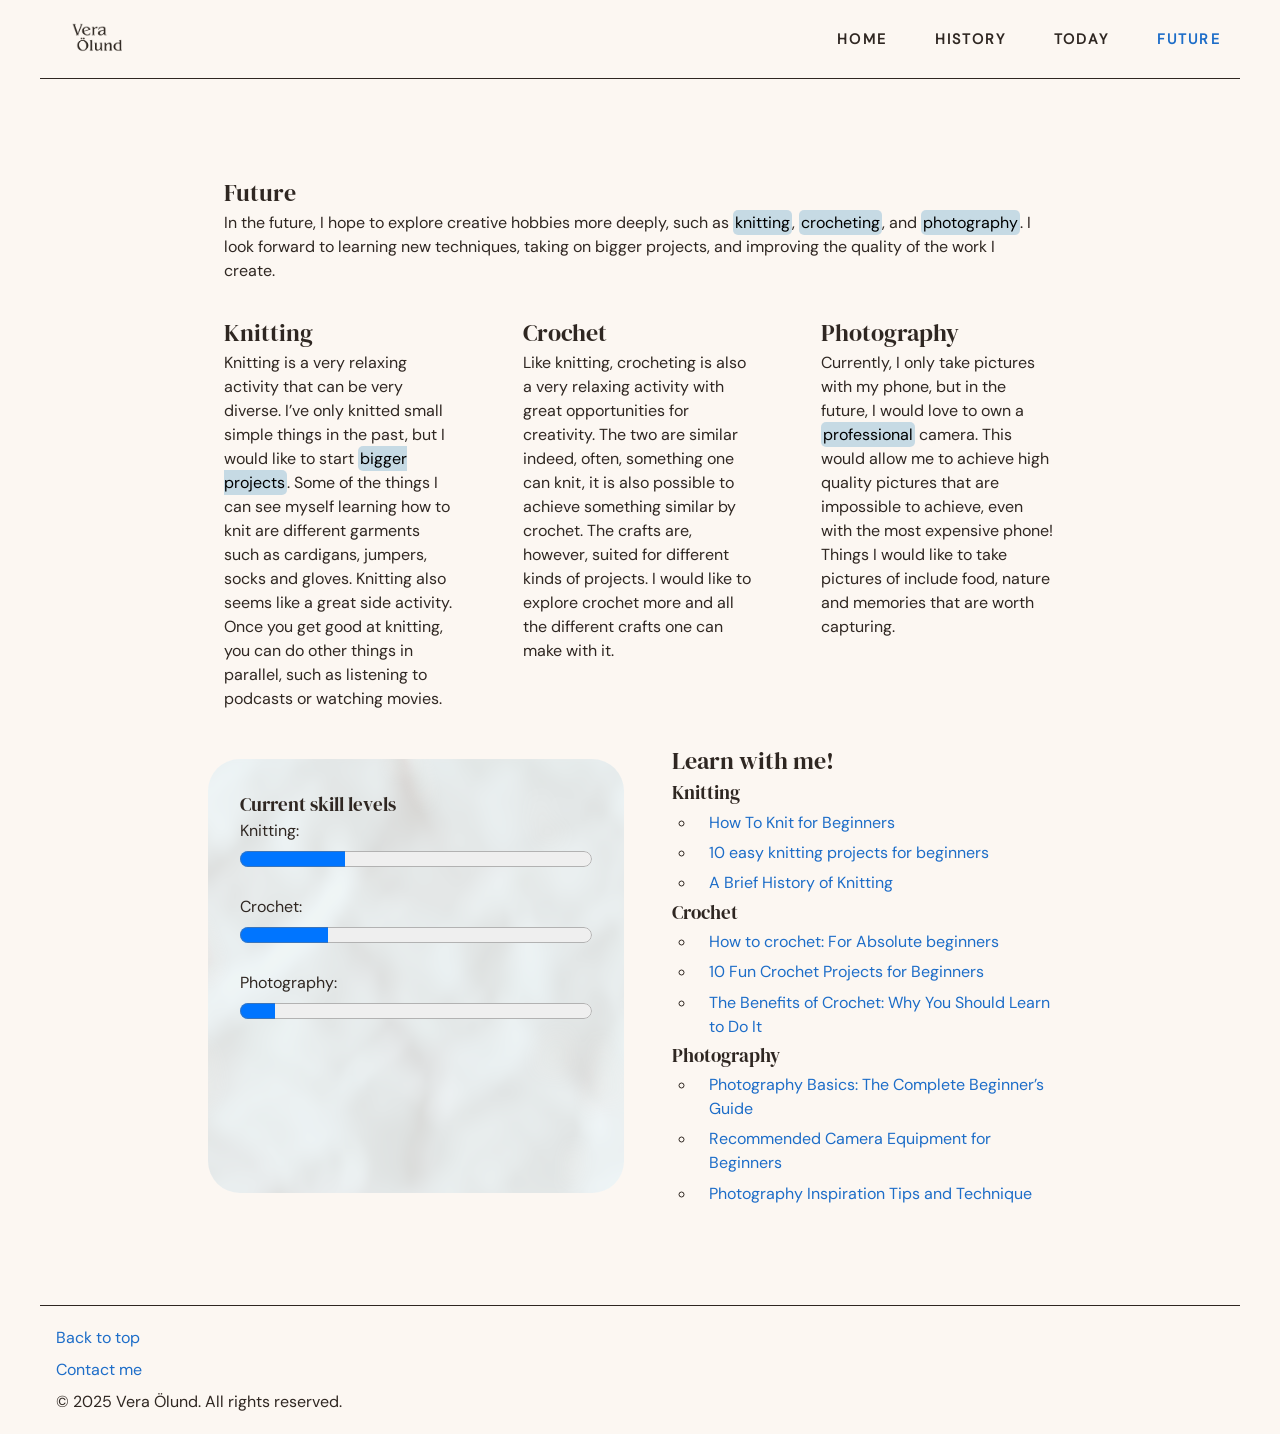
==== future.html @ 6bd44221 "first commit" ====
<!DOCTYPE html>
<html lang="en">

<head>
    <meta charset="UTF-8">
    <meta name="author" content="Vera Ölund">
    <meta name="description" content="Vera Ölund's future hobbies and interests">
    <meta name="generator" content="Visual Studio Code">
    <meta name="keywords" content="interests, activities, hobbies, personal">
    <meta name="viewport" content="width=device-width, initial-scale=1.0">
    <title>Future Interests and Activities</title>
    <link rel="icon" type="image/png" href="logo.png">
    <link href="style.css" type="text/css" rel="stylesheet">
    <link href="../2.9-frivillig/transitions.css" type="text/css" rel="stylesheet">
</head>

<body id="top">

    <header>
        <a href="#"><img src="logo.png" alt="Vera Ölund logo" width="50" height="50"></a>
        <nav>
            <ul>
                <li><a href="home.html">Home</a></li>
                <li><a href="history.html">History</a></li>
                <li><a href="now.html">Today</a></li>
                <li><a class="current" href="future.html">Future</a></li>
            </ul>
        </nav>
    </header>

    <main>


        <section>
            <h1>Future</h1>
            <p>
                In the future, I hope to explore creative hobbies more deeply, such as <mark>knitting</mark>,
                <mark>crocheting</mark>, and
                <mark>photography</mark>. I look forward to learning new techniques, taking on bigger projects, and
                improving
                the quality of the work I create.
            </p>
        </section>

        <section class="first-third">
            <h2>Knitting</h2>
            <p>
                Knitting is a very relaxing activity that can be very diverse. I’ve only knitted small simple things
                in the past, but I would like to start <mark>bigger projects</mark>. Some of the things I can see
                myself learning how to knit are different garments such as cardigans, jumpers, socks and gloves.
                Knitting also seems like a great side activity. Once you get good at knitting, you can do other things
                in parallel, such as listening to podcasts or watching movies.
            </p>
        </section>

        <section class="second-third">
            <h2>Crochet</h2>
            <p>
                Like knitting, crocheting is also a very relaxing activity with great opportunities for creativity.
                The two are similar indeed, often, something one can knit, it is also possible to achieve something
                similar by crochet. The crafts are, however, suited for different kinds of projects. I would like
                to explore crochet more and all the different crafts one can make with it.
            </p>
        </section>

        <section class="third-third">
            <h2>Photography</h2>
            <p>
                Currently, I only take pictures with my phone, but in the future, I would love to own a
                <mark>professional</mark>
                camera. This would allow me to achieve high quality pictures that are impossible to achieve, even with
                the most expensive phone! Things I would like to take pictures of include food, nature and memories that
                are worth capturing.
            </p>
        </section>

        <aside class="left-side bg-area progress-display">
            <h3>Current skill levels</h3>

            <label for="knitting">Knitting:</label>
            <progress id="knitting" value="30" max="100">30%</progress>

            <label for="crochet">Crochet:</label>
            <progress id="crochet" value="25" max="100">25%</progress>

            <label for="photography">Photography:</label>
            <progress id="photography" value="10" max="100">10%</progress>
        </aside>

        <aside class="right-side not-centered">
            <h2>Learn with me!</h2>
            <h3>Knitting</h3>
            <ul>
                <li><a href="https://sheepandstitch.com/how-to-knit/">How To Knit for Beginners</a></li>
                <li><a href="https://nimble-needles.com/patterns/10-easy-knitting-projects-for-beginners/">10 easy
                        knitting projects for beginners</a></li>
                <li><a
                        href="https://motherknitter.com/history-of-knitting/?srsltid=AfmBOoqJEC4ttqnPYLvW0VnLu5ifdXN7n5g2zFRZdl3PAhQZpgdcJjok">A
                        Brief History of Knitting</a></li>
            </ul>
            <h3>Crochet</h3>
            <ul>
                <li><a href="https://hopelesslydevotedcrochet.com/how-to-crochet-for-absolute-beginners/">How to
                        crochet: For Absolute beginners</a></li>
                <li><a href="https://homemadeemilyjane.com/10-fun-crochet-projects-for-beginners/">10 Fun Crochet
                        Projects for Beginners</a></li>
                <li><a
                        href="https://www.prettydarnadorable.com/2022/07/25/the-benefits-of-crochet-why-you-should-learn-to-do-it/">The
                        Benefits of Crochet: Why You Should Learn to Do It</a></li>
            </ul>
            <h3>Photography</h3>
            <ul>
                <li><a href="https://photographylife.com/photography-basics">Photography Basics: The Complete Beginner’s
                        Guide</a></li>
                <li><a href="https://photographylife.com/camera-equipment-for-beginners">Recommended Camera Equipment
                        for Beginners</a></li>
                <li><a href="https://www.nicholasgooddenphotography.co.uk/photography-inspiration-tips-and-technique">Photography
                        Inspiration Tips and Technique</a></li>
            </ul>
        </aside>

    </main>

    <footer>
        <a href="#top">Back to top</a>
        <a href="mailto:viol7606@student.su.se">Contact me</a>
        <p>&#169; 2025 Vera Ölund. All rights reserved.</p>
    </footer>

</body>

</html>
---- style.css ----
* {
    box-sizing: border-box;
    margin: 0;
    padding: 0;
}

:root {
    --prm-clr: #2F2722;
    --sec-clr: #bbb;
    --sec-clr-txt: #448;
    --bg-clr: #fcf7f2; 
    --accent-clr: #1d6dc8;
}

@font-face {
    font-family: "DM Sans";
    src: url(DM_Sans/static/DMSans_18pt-Regular.ttf) format("truetype");
    font-weight: normal;
}

@font-face {
    font-family: "DM Serif";
    src: url(DM_Serif_Display/DMSerifDisplay-Regular.ttf) format("truetype");
    font-weight: normal;
}

/* Allmänna regler - färg, typografi, mm */

body {
    background-color: var(--bg-clr);
    color: var(--prm-clr);
    font-family: "DM Sans", sans-serif;
    line-height: 1.5;
}

h1, h2, h3 {
    font-family: "DM Serif", serif;
    font-weight: 400;
}

p {
    max-width: 75ch;
}

mark {
    background-color: rgba(145, 189, 216, 0.5);
    border-radius: 5px;
    padding: 2px;
}

figcaption {
    font-size: 0.8rem;
    color: var(--sec-clr-txt);
    text-align: center;
}

.floating-img {
    float: right;
    width: clamp(100px, 20%, 250px);
    height: auto;
}

.floating-svg {
    float: right;
    width: clamp(80px, 15%, 230px);
    height: auto;
    border: 1px solid var(--prm-clr);
    outline: 1px solid var(--prm-clr);
    outline-offset: 3px;
    padding: 0.2em;
    margin: 2em;
}

main ul, ol, dd {
    padding-left: 1.5em;
    min-width: 15ch;
}

ul {
    list-style-type: circle;
}

li {
    padding: 0.2em 0.2em 0.2em 0.8em;
}

dt {
    margin-top: 0.5rem;
    font-style: italic;
}

main {
    display: grid;
    grid-template-columns: 1fr;
}

.bg-area {
    background: url(bg-mobile.png);
    border-radius: 2em;
    padding: 2em;
    margin: 2em 1em;
}

section, aside {
    padding: 1em 2em;
}

pre{
    font-size: 0.4rem;
    padding: 5em 1em 2em 1em;
}

.pizza-decor {
    display: none;
}

blockquote {
    margin-bottom: 0.5rem;
}

main img, video {
    max-width: 100%;
    padding: 1em;
}

audio {
    margin-top: 1em;
    border: 1.5px solid var(--sec-clr);
    border-radius: 2em;
}

.right-side {
    display: flex;
    justify-content: center; 
    align-items: center; 
    flex-direction: column;
    text-align: left;
}

.not-centered * {
    align-self: self-start;
}

.centered {
    align-self: center;
}

progress {
    margin-bottom: 1em;
    padding: 1em;
    width: 100%;
}


/* Header - stilsättning */

header {
    display: flex;
    justify-content: space-between;
    align-items:center;
    border-bottom: 1px solid var(--prm-clr);
    margin-bottom: 4em;
}

header ul {
    padding: 1.5rem 1rem;
    display: flex;
    gap: 1rem;
    flex-direction: column;
    list-style: none;
}

header a {
    text-transform: uppercase;
    font-size: 0.9rem;
    font-weight: bold;
    letter-spacing: 0.15em;
    color: var(--prm-clr);
    text-decoration: none;
}

header img {
    margin: 0.2rem 2rem;
    display: block;
}


/* Footer - stilsättning */

footer {
    border-top: 1px solid var(--prm-clr); 
    padding: 1em;
    margin-top: 4em;
    line-height: 2;
}

footer a {
    display: block;
}


/* Länkar - order: :link, :visited, :hover, :focus, :active */

main a:link, footer a, .current{
    color: var(--accent-clr);
    text-decoration: none;
}

main a:visited {
    color: var(--sec-clr-txt);
}

main a:hover, footer a:hover {
    text-decoration: underline;
}

header a:hover {
    color: var(--accent-clr);
}

a:focus, a:active{
    outline: 1px solid var(--prm-clr); 
    outline-offset: 3px; 
}


/* Tabell - stilsättning */

table {
    table-layout: auto;
    border: 1px solid var(--sec-clr);
    border-collapse: collapse;
}

td, th {
    border: 1px solid var(--sec-clr);
    padding: 0.5em 1em;
}

th[colspan="2"] {
    background-color: var(--sec-clr);
}

caption {
    caption-side: bottom;
    text-align: left;
    font-size: 0.8rem;
    color: gray;
    margin-top: 0.2em;
}



/* Video - Fullskärm */

.video-display {
    width: 100%;
}

.full-screen-video {
    position: fixed;
    right: 0;
    top: 0;
    min-width: 100%;
    min-height: 100%;
    object-fit: cover;
    padding: 0;
}

.content {
    position: fixed;
    bottom: 0;
    background: rgba(0, 0, 0, 0.5);
    color: white;
    width: 100%;
    padding: 20px;
}

.button {
    font-size: 1.2rem;
    padding: 1em;
    border: none;
    background-color: var(--accent-clr);
    color: white;
    cursor: pointer;
    margin-top: 1em;
}

.button:hover {
    background-color: white;
    color: var(--prm-clr);
}


/* Form - Stilsättning */

form {
    line-height: 2;
}

label {
    display: block;
}

input[type="checkbox"], select {
    margin-bottom: 2em;
}

label[for="yes-copy"], label[for="no-copy"]{
    display: inline;
    margin-right: 2em;
}

fieldset {
    padding: 1em 2em;
    margin-top: 1em;
    border: 1.5px solid gray;
    border-radius: 0.5em;
}

legend {
    font-weight: bold;
    color: var(--accent-clr);
    padding: 0 1rem;
}

textarea {
    width: 100%;
    resize: none;
    padding: 0.5em 1em;
    border: 1.5px solid gray;
    border-radius: 0.5em;
}

input {
    padding: 0.5em 1.5em;
    margin-bottom: 1em;
    border: 1.5px solid gray;
    border-radius: 0.5em;
}

textarea:focus, input:focus {
    background-color: rgba(0, 119, 255, 0.1);
}

input[type="tel"] {
    background-image: url(tel.png);
    background-size: 0.9rem;
    background-repeat: no-repeat;
    background-position: 2% center;
}

.form-controls {
    display: flex;
    justify-content: space-between;
}

.form-controls input {
    margin: 0;
}


/* Responsiv design - Media Queries */

/* Fixerad - Mobil mindre än 200px */
@media (max-width: 200px) {
    body{
        width: 200px;
    } 
    
} 

/* Flödande - Platta från 500px */
@media (min-width: 500px) {
    header ul {
        flex-direction: row;
        gap: 2rem;
    }

    main {
        grid-template-columns: repeat(2, 1fr);
        padding: 1em 2em;
    }
    
    section, aside, .pizza-video {
        grid-column: 1 / span 2;
    }
    
    .left-side {
        grid-column: 1 / span 1;
        min-width: 50%;
    }
    
    .right-side {
        grid-column: 2 / span 1;
        min-width: 50%;
    }
        
    .bg-area {
        background: url(bg-desktop.png);
    }
    
}

/* Flödande - Desktop från 1024px */
@media (min-width: 1024px) {

    main {
        width: 80%;
        margin: 0 auto;
        grid-template-columns: repeat(12, 1fr);
    }

    .pizza-decor {
        display: block;
        align-self: center;
        justify-self: center;
    }
    
    .left-side, .pizza-video {
        grid-column: 1 / span 6;
    }
    
    .right-side, .pizza-decor {
        grid-column: 7 / span 6;
    }
    
    section, aside {
        grid-column: 1 /span 12;
    }
    
    .first-third {
        grid-column: 1 / span 4;
    }
    
    .second-third {
        grid-column: 5 / span 4;
    }
    
    .third-third {
        grid-column: 9 / span 4;
    }
    
}

/* Fixerad - Desktop över 1200px */
@media (min-width: 1200px) {
    body {
        width: 1200px;
        margin: 0 auto;
    }
}


/* Skriva ut (Ctrl + P) */
@media print {
    header, footer, video {
        display: none;
    }
}
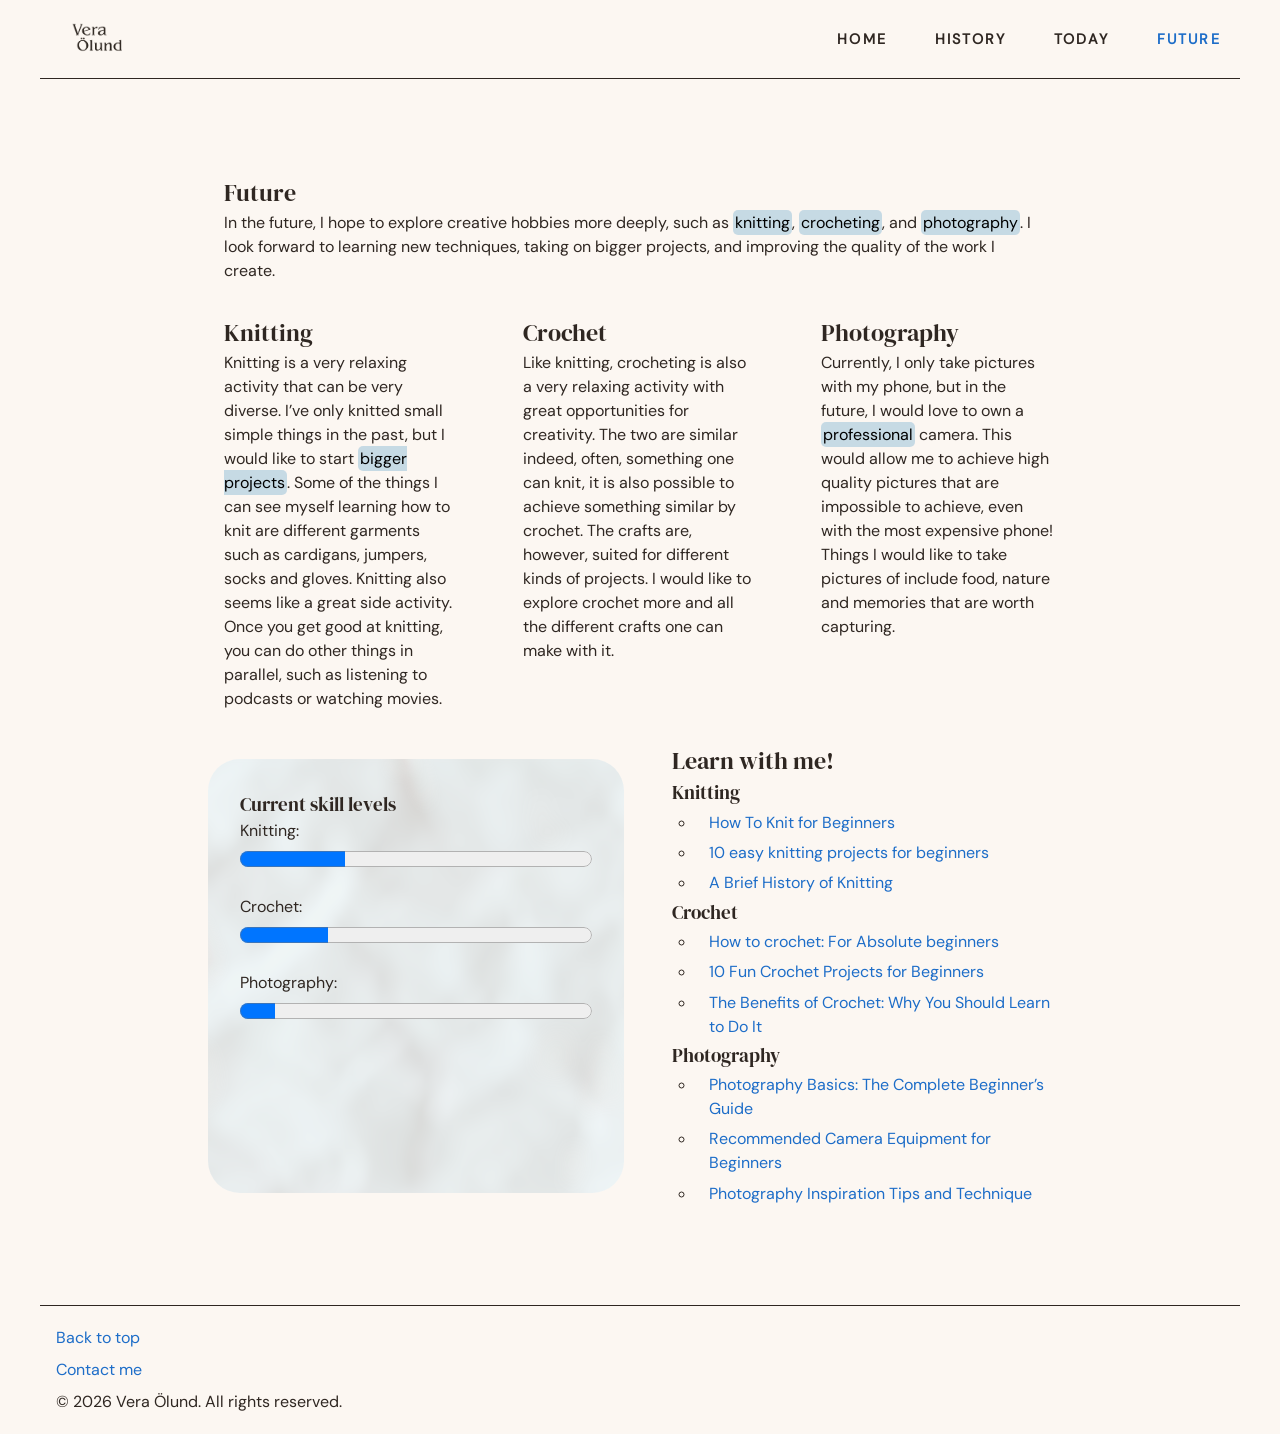
==== commit 25031ac9: "fix dynamic copyright year" ====
--- a/future.html
+++ b/future.html
@@ -124,8 +124,10 @@
     <footer>
         <a href="#top">Back to top</a>
         <a href="mailto:viol7606@student.su.se">Contact me</a>
-        <p>&#169; 2025 Vera Ölund. All rights reserved.</p>
+        <p>&#169; <span class="current-year"></span> Vera Ölund. All rights reserved.</p>
     </footer>
+
+    <script src="script.js"></script>
 
 </body>
 
